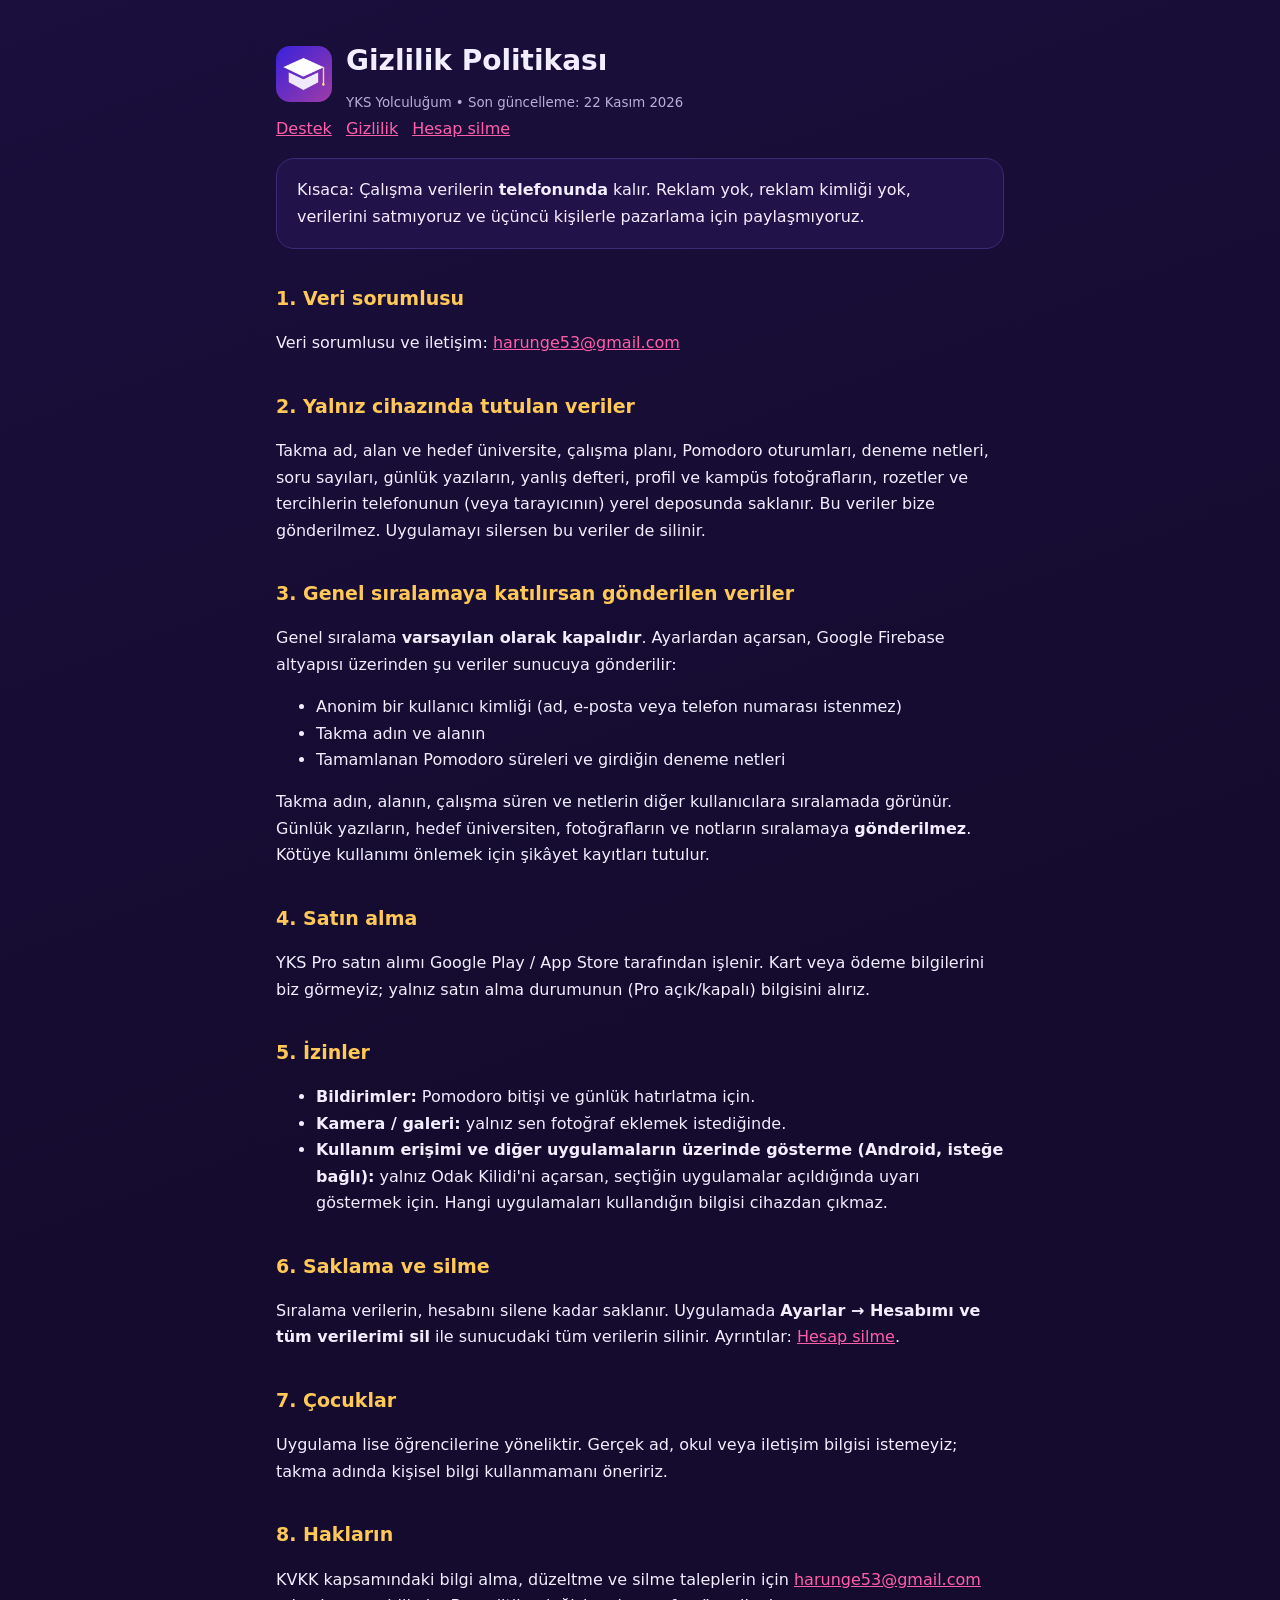
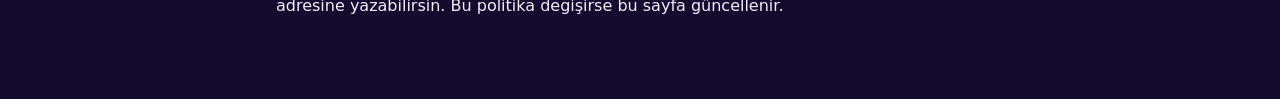
==== gizlilik.html @ 84bb1370 "YKS Yolculuğum destek ve gizlilik sayfaları Co-Authored-By: Claude Opus 5.5 <noreply@anthropic.com>" ====
<!doctype html><html lang="tr"><head><meta charset="utf-8"><meta name="viewport" content="width=device-width,initial-scale=1">
<title>Gizlilik Politikası — YKS Yolculuğum</title><link rel="stylesheet" href="style.css"><link rel="icon" href="icon.png"></head><body><main>
<header><img src="icon.png" alt=""><div><h1>Gizlilik Politikası</h1><small>YKS Yolculuğum • Son güncelleme: 22 Kasım 2026</small></div></header>
<nav><a href="index.html">Destek</a><a href="gizlilik.html">Gizlilik</a><a href="hesap-silme.html">Hesap silme</a></nav>
<div class="card">Kısaca: Çalışma verilerin <b>telefonunda</b> kalır. Reklam yok, reklam kimliği yok, verilerini satmıyoruz ve üçüncü kişilerle pazarlama için paylaşmıyoruz.</div>

<h2>1. Veri sorumlusu</h2>
<p>Veri sorumlusu ve iletişim: <a href="mailto:harunge53@gmail.com">harunge53@gmail.com</a></p>

<h2>2. Yalnız cihazında tutulan veriler</h2>
<p>Takma ad, alan ve hedef üniversite, çalışma planı, Pomodoro oturumları, deneme netleri, soru sayıları, günlük yazıların, yanlış defteri, profil ve kampüs fotoğrafların, rozetler ve tercihlerin telefonunun (veya tarayıcının) yerel deposunda saklanır. Bu veriler bize gönderilmez. Uygulamayı silersen bu veriler de silinir.</p>

<h2>3. Genel sıralamaya katılırsan gönderilen veriler</h2>
<p>Genel sıralama <b>varsayılan olarak kapalıdır</b>. Ayarlardan açarsan, Google Firebase altyapısı üzerinden şu veriler sunucuya gönderilir:</p>
<ul><li>Anonim bir kullanıcı kimliği (ad, e-posta veya telefon numarası istenmez)</li><li>Takma adın ve alanın</li><li>Tamamlanan Pomodoro süreleri ve girdiğin deneme netleri</li></ul>
<p>Takma adın, alanın, çalışma süren ve netlerin diğer kullanıcılara sıralamada görünür. Günlük yazıların, hedef üniversiten, fotoğrafların ve notların sıralamaya <b>gönderilmez</b>. Kötüye kullanımı önlemek için şikâyet kayıtları tutulur.</p>

<h2>4. Satın alma</h2>
<p>YKS Pro satın alımı Google Play / App Store tarafından işlenir. Kart veya ödeme bilgilerini biz görmeyiz; yalnız satın alma durumunun (Pro açık/kapalı) bilgisini alırız.</p>

<h2>5. İzinler</h2>
<ul><li><b>Bildirimler:</b> Pomodoro bitişi ve günlük hatırlatma için.</li><li><b>Kamera / galeri:</b> yalnız sen fotoğraf eklemek istediğinde.</li><li><b>Kullanım erişimi ve diğer uygulamaların üzerinde gösterme (Android, isteğe bağlı):</b> yalnız Odak Kilidi'ni açarsan, seçtiğin uygulamalar açıldığında uyarı göstermek için. Hangi uygulamaları kullandığın bilgisi cihazdan çıkmaz.</li></ul>

<h2>6. Saklama ve silme</h2>
<p>Sıralama verilerin, hesabını silene kadar saklanır. Uygulamada <b>Ayarlar → Hesabımı ve tüm verilerimi sil</b> ile sunucudaki tüm verilerin silinir. Ayrıntılar: <a href="hesap-silme.html">Hesap silme</a>.</p>

<h2>7. Çocuklar</h2>
<p>Uygulama lise öğrencilerine yöneliktir. Gerçek ad, okul veya iletişim bilgisi istemeyiz; takma adında kişisel bilgi kullanmamanı öneririz.</p>

<h2>8. Hakların</h2>
<p>KVKK kapsamındaki bilgi alma, düzeltme ve silme taleplerin için <a href="mailto:harunge53@gmail.com">harunge53@gmail.com</a> adresine yazabilirsin. Bu politika değişirse bu sayfa güncellenir.</p>
</main></body></html>
---- style.css ----
:root{--bg:#140b2e;--card:#21134a;--ink:#f2eeff;--muted:#b9addc;--accent:#ff5fa8;--gold:#ffc857}
*{box-sizing:border-box}body{margin:0;background:linear-gradient(160deg,#1a0f3d,#140b2e 60%);color:var(--ink);font:16px/1.65 system-ui,-apple-system,"Segoe UI",Roboto,sans-serif}
main{max-width:760px;margin:0 auto;padding:32px 16px 64px}h1{font-size:28px;margin:.2em 0}h2{font-size:19px;margin-top:1.8em;color:var(--gold)}
.card{background:var(--card);border:1px solid #3b2a78;border-radius:18px;padding:18px 20px;margin:16px 0}a{color:var(--accent)}small,.muted{color:var(--muted)}
header{display:flex;gap:14px;align-items:center}header img{width:56px;height:56px;border-radius:14px}nav a{margin-right:14px}
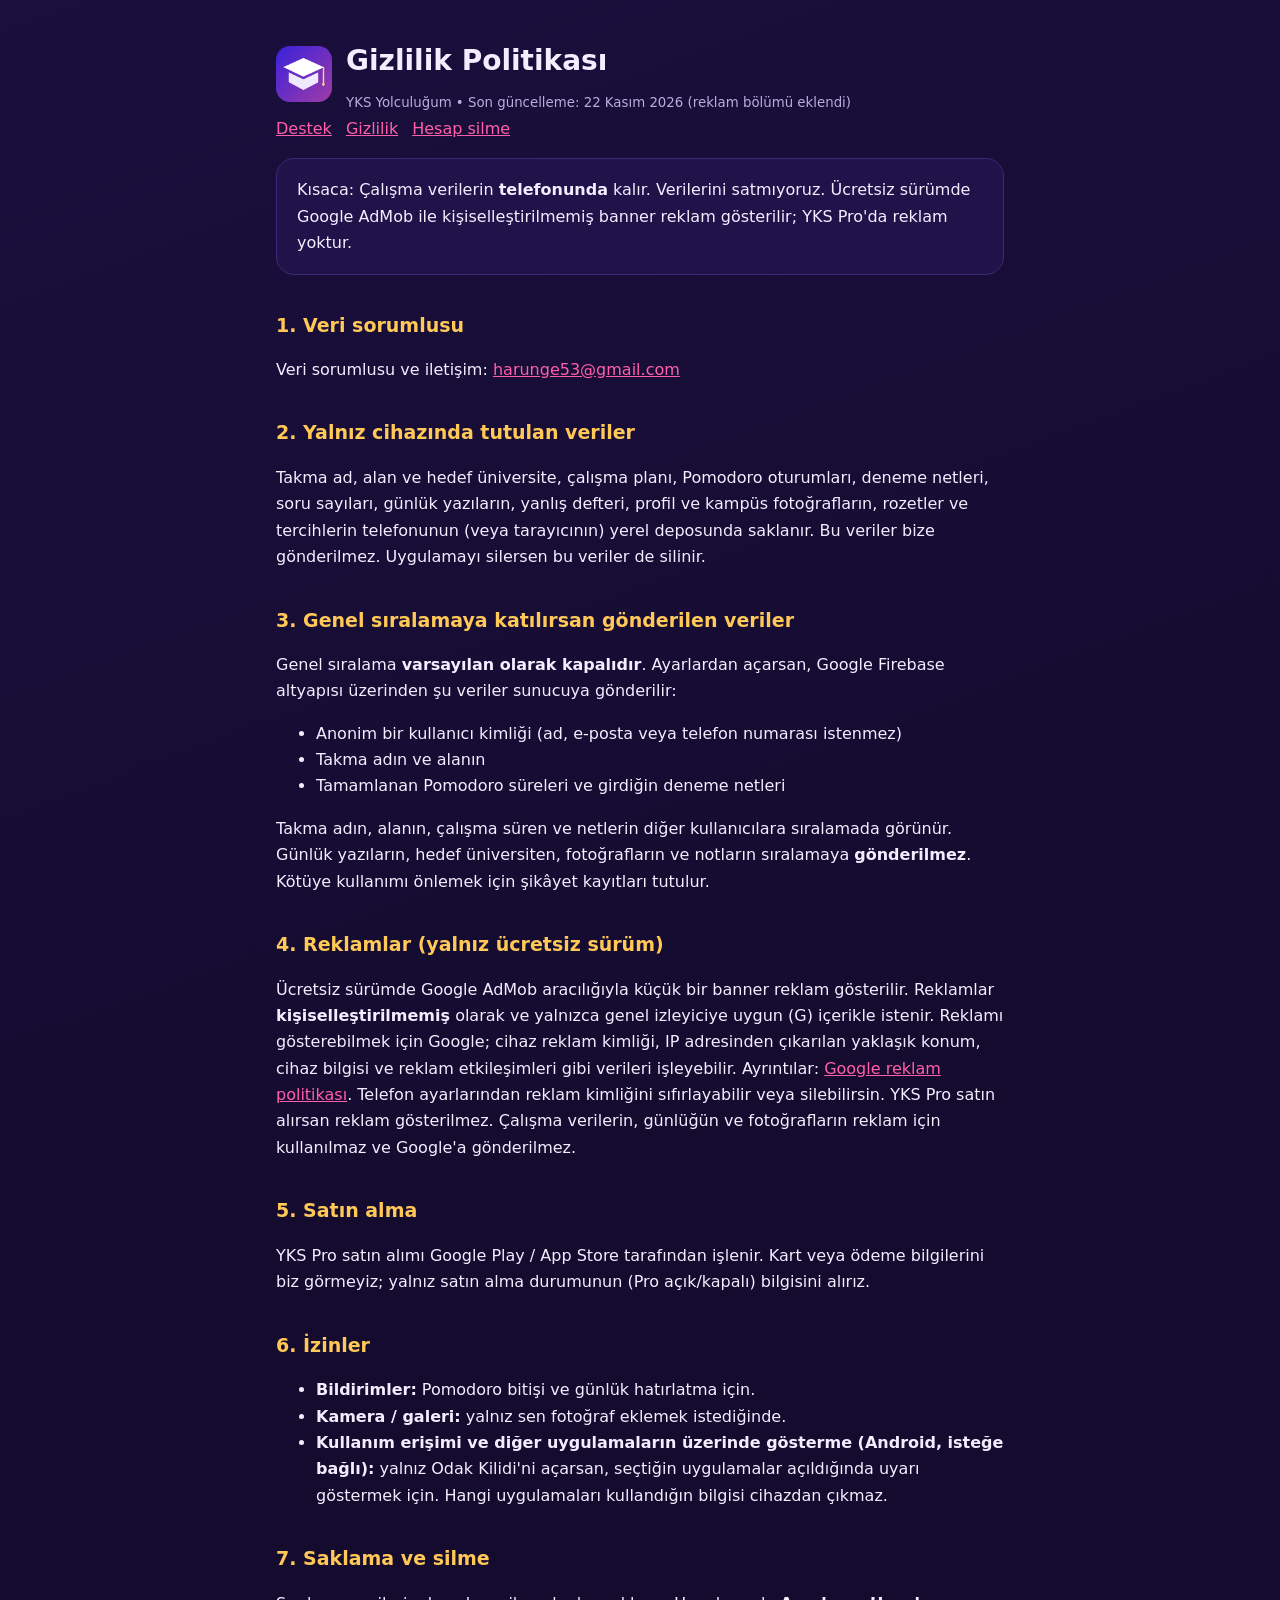
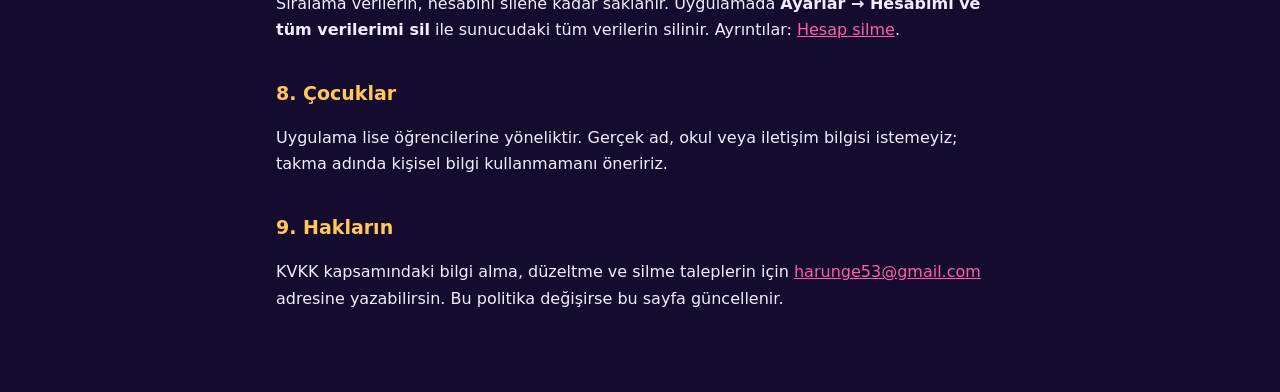
==== commit 80a09b47: "Gizlilik politikası: AdMob reklam bölümü Co-Authored-By: Claude Opus 5.5 <noreply@anthropic.com>" ====
--- a/gizlilik.html
+++ b/gizlilik.html
@@ -1,8 +1,8 @@
 <!doctype html><html lang="tr"><head><meta charset="utf-8"><meta name="viewport" content="width=device-width,initial-scale=1">
 <title>Gizlilik Politikası — YKS Yolculuğum</title><link rel="stylesheet" href="style.css"><link rel="icon" href="icon.png"></head><body><main>
-<header><img src="icon.png" alt=""><div><h1>Gizlilik Politikası</h1><small>YKS Yolculuğum • Son güncelleme: 22 Kasım 2026</small></div></header>
+<header><img src="icon.png" alt=""><div><h1>Gizlilik Politikası</h1><small>YKS Yolculuğum • Son güncelleme: 22 Kasım 2026 (reklam bölümü eklendi)</small></div></header>
 <nav><a href="index.html">Destek</a><a href="gizlilik.html">Gizlilik</a><a href="hesap-silme.html">Hesap silme</a></nav>
-<div class="card">Kısaca: Çalışma verilerin <b>telefonunda</b> kalır. Reklam yok, reklam kimliği yok, verilerini satmıyoruz ve üçüncü kişilerle pazarlama için paylaşmıyoruz.</div>
+<div class="card">Kısaca: Çalışma verilerin <b>telefonunda</b> kalır. Verilerini satmıyoruz. Ücretsiz sürümde Google AdMob ile kişiselleştirilmemiş banner reklam gösterilir; YKS Pro'da reklam yoktur.</div>
 
 <h2>1. Veri sorumlusu</h2>
 <p>Veri sorumlusu ve iletişim: <a href="mailto:harunge53@gmail.com">harunge53@gmail.com</a></p>
@@ -15,18 +15,21 @@
 <ul><li>Anonim bir kullanıcı kimliği (ad, e-posta veya telefon numarası istenmez)</li><li>Takma adın ve alanın</li><li>Tamamlanan Pomodoro süreleri ve girdiğin deneme netleri</li></ul>
 <p>Takma adın, alanın, çalışma süren ve netlerin diğer kullanıcılara sıralamada görünür. Günlük yazıların, hedef üniversiten, fotoğrafların ve notların sıralamaya <b>gönderilmez</b>. Kötüye kullanımı önlemek için şikâyet kayıtları tutulur.</p>
 
-<h2>4. Satın alma</h2>
+<h2>4. Reklamlar (yalnız ücretsiz sürüm)</h2>
+<p>Ücretsiz sürümde Google AdMob aracılığıyla küçük bir banner reklam gösterilir. Reklamlar <b>kişiselleştirilmemiş</b> olarak ve yalnızca genel izleyiciye uygun (G) içerikle istenir. Reklamı gösterebilmek için Google; cihaz reklam kimliği, IP adresinden çıkarılan yaklaşık konum, cihaz bilgisi ve reklam etkileşimleri gibi verileri işleyebilir. Ayrıntılar: <a href="https://policies.google.com/technologies/ads">Google reklam politikası</a>. Telefon ayarlarından reklam kimliğini sıfırlayabilir veya silebilirsin. YKS Pro satın alırsan reklam gösterilmez. Çalışma verilerin, günlüğün ve fotoğrafların reklam için kullanılmaz ve Google'a gönderilmez.</p>
+
+<h2>5. Satın alma</h2>
 <p>YKS Pro satın alımı Google Play / App Store tarafından işlenir. Kart veya ödeme bilgilerini biz görmeyiz; yalnız satın alma durumunun (Pro açık/kapalı) bilgisini alırız.</p>
 
-<h2>5. İzinler</h2>
+<h2>6. İzinler</h2>
 <ul><li><b>Bildirimler:</b> Pomodoro bitişi ve günlük hatırlatma için.</li><li><b>Kamera / galeri:</b> yalnız sen fotoğraf eklemek istediğinde.</li><li><b>Kullanım erişimi ve diğer uygulamaların üzerinde gösterme (Android, isteğe bağlı):</b> yalnız Odak Kilidi'ni açarsan, seçtiğin uygulamalar açıldığında uyarı göstermek için. Hangi uygulamaları kullandığın bilgisi cihazdan çıkmaz.</li></ul>
 
-<h2>6. Saklama ve silme</h2>
+<h2>7. Saklama ve silme</h2>
 <p>Sıralama verilerin, hesabını silene kadar saklanır. Uygulamada <b>Ayarlar → Hesabımı ve tüm verilerimi sil</b> ile sunucudaki tüm verilerin silinir. Ayrıntılar: <a href="hesap-silme.html">Hesap silme</a>.</p>
 
-<h2>7. Çocuklar</h2>
+<h2>8. Çocuklar</h2>
 <p>Uygulama lise öğrencilerine yöneliktir. Gerçek ad, okul veya iletişim bilgisi istemeyiz; takma adında kişisel bilgi kullanmamanı öneririz.</p>
 
-<h2>8. Hakların</h2>
+<h2>9. Hakların</h2>
 <p>KVKK kapsamındaki bilgi alma, düzeltme ve silme taleplerin için <a href="mailto:harunge53@gmail.com">harunge53@gmail.com</a> adresine yazabilirsin. Bu politika değişirse bu sayfa güncellenir.</p>
 </main></body></html>
